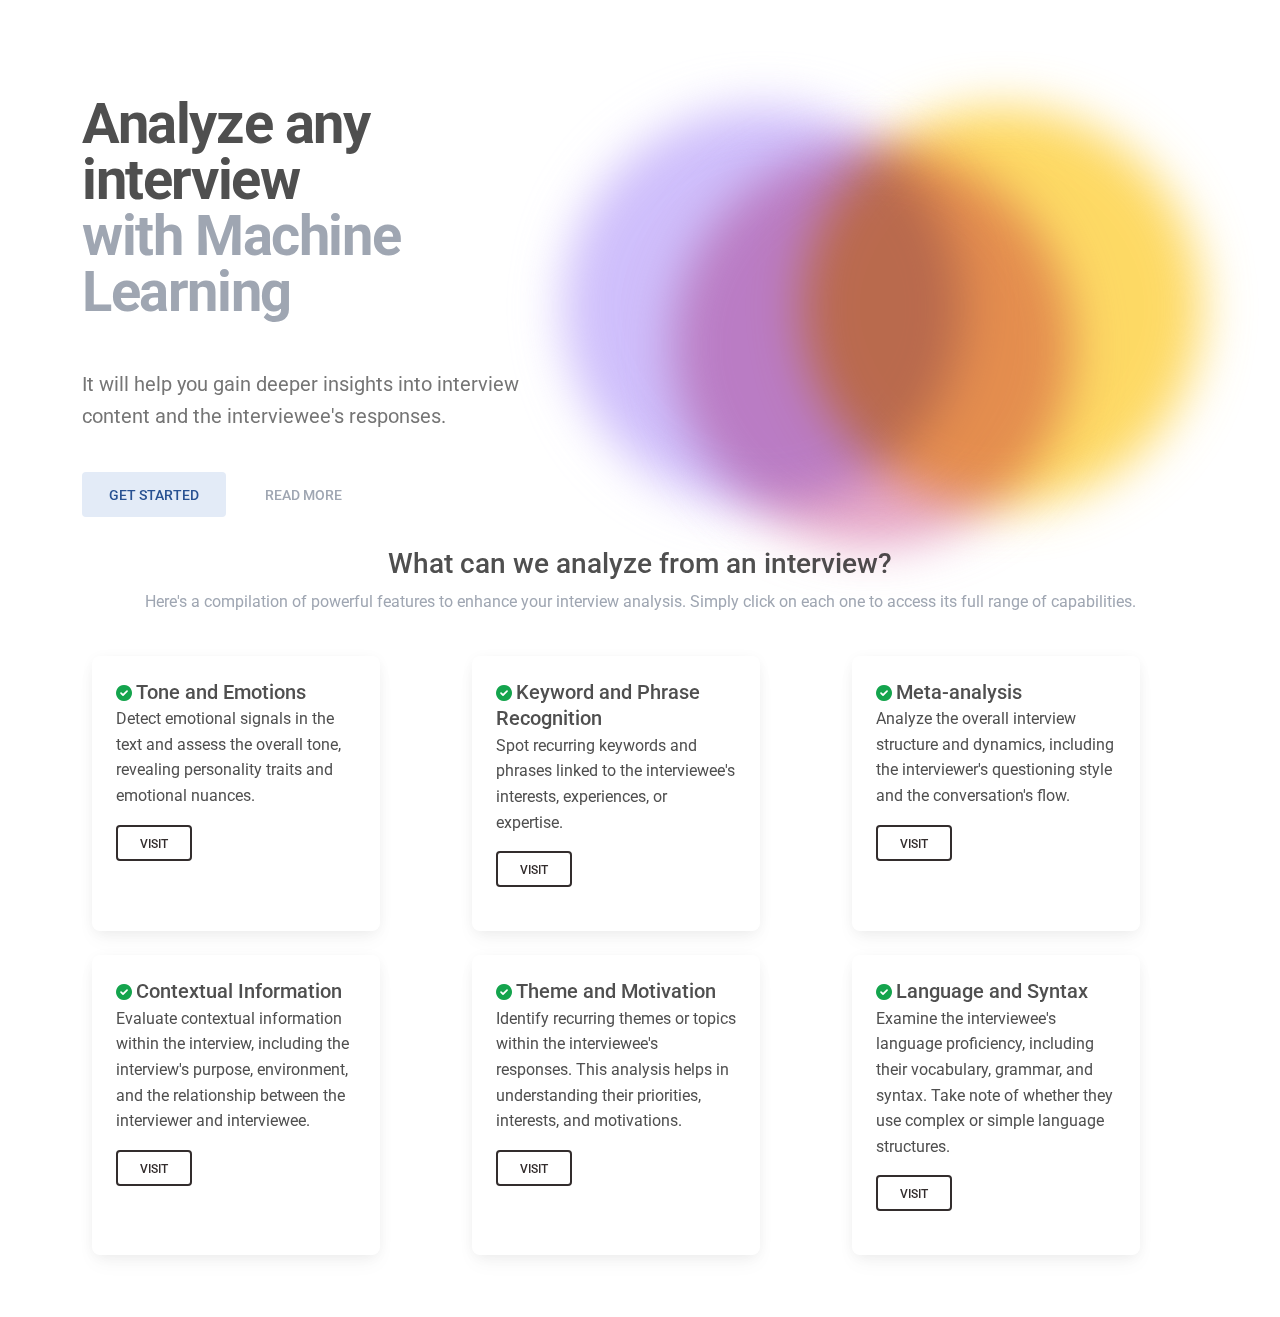
==== index.html @ e5da4008 "first commit" ====
<!DOCTYPE html>
<html lang="en">

<head>
  <meta charset="UTF-8" />
  <meta name="viewport" content="width=device-width, initial-scale=1, shrink-to-fit=no" />
  <meta http-equiv="x-ua-compatible" content="ie=edge" />
  <title>Material Design for Bootstrap</title>
  <!-- MDB icon -->
  <link rel="icon" href="img/mdb-favicon.ico" type="image/x-icon" />
  <!-- Font Awesome -->
  <link rel="stylesheet" href="https://cdnjs.cloudflare.com/ajax/libs/font-awesome/6.0.0/css/all.min.css" />
  <!-- Google Fonts Roboto -->
  <link rel="stylesheet" href="https://fonts.googleapis.com/css2?family=Roboto:wght@300;400;500;700;900&display=swap" />
  <!-- MDB -->
  <link rel="stylesheet" href="css/mdb.min.css" />
  <link rel="stylesheet" href="styles.css" />
  <style>
    .card {
      margin: 10px;
      height: 100%;
    }
  </style>
</head>

<body>
  <!-- Start your project here-->

  <div class="container my-5">
    <div class="row gx-lg-5 pt-5">
      <div class="col-md-5 mb-9 mb-md-0 d-flex align-items-center">
        <div>
          <h1 class="display-4 fw-bold lh-1 ls-tight mb-5">
            Analyze any interview<br />
            <span class="text-secondary">with Machine Learning</span>
          </h1>

          <p class="lead fw-normal text-muted">
            It will help you gain deeper insights into interview
            content and the interviewee's responses.
          </p>

          <button type="button" class="btn btn-secondary btn-lg mt-4 me-2">
            Get Started
          </button>
          <button type="button" class="btn btn-link text-secondary btn-lg mt-4" data-ripple-color="secondary">
            Read more
          </button>
        </div>
      </div>

      <div class="col-md-7 mb-4 mb-md-0 position-relative d-flex align-items-center">
        <img src="https://mdbootstrap.com/wp-content/themes/mdbootstrap4/content/en/_mdb5/standard/pro/_main/assets/featured.png"
          class="w-100" id="featured-image" alt="" />

        <div id="shape-1" class="rounded-circle position-absolute opacity-70 scale-up-center d-none d-md-block"></div>
        <div id="shape-2" class="rounded-circle position-absolute opacity-70 scale-up-center fade-delay-2000 d-none d-md-block"></div>
        <div id="shape-3" class="rounded-circle position-absolute opacity-70 scale-up-center fade-delay-4000 d-none d-md-block"></div>
      </div>
    </div>
    <div class="container">
      <h3 class="title" style="text-align: center; padding-top: 30px;">What can we analyze from an interview?</h3>
      <p class="text-secondary" style="text-align: center; padding-bottom: 15px;">Here's a compilation of powerful features to enhance your interview analysis. Simply click on each one to access its full range of capabilities.</p>
    </div>
    <div class="row">
      <div class="col-md-4 mb-4">
        <div class="card h-100" style="width: 18rem;">
          <div class="card-body">
            <i class="fas fa-check-circle text-success"></i>
            <h5 class="card-title d-inline">Tone and Emotions</h5>
            <p class="card-text">Detect emotional signals in the text and assess the overall tone, revealing personality traits and emotional nuances.</p>
            <button type="button" class="btn btn-outline-dark" data-mdb-ripple-color="dark">Visit</button>
          </div>
        </div>
      </div>
    
      <div class="col-md-4 mb-4">
        <div class="card h-100" style="width: 18rem;">
          <div class="card-body">
            <i class="fas fa-check-circle text-success"></i>
            <h5 class="card-title d-inline">Keyword and Phrase Recognition</h5>
            <p class="card-text">Spot recurring keywords and phrases linked to the interviewee's interests, experiences, or expertise.</p>
            <button type="button" class="btn btn-outline-dark" data-mdb-ripple-color="dark">Visit</button>
          </div>
        </div>
      </div>
    
      <div class="col-md-4 mb-4">
        <div class="card h-100" style="width: 18rem;">
          <div class="card-body">
            <i class="fas fa-check-circle text-success"></i>
            <h5 class="card-title d-inline">Meta-analysis</h5>
            <p class="card-text">Analyze the overall interview structure and dynamics, including the interviewer's questioning style and the conversation's flow.</p>
            <button type="button" class="btn btn-outline-dark" data-mdb-ripple-color="dark">Visit</button>
          </div>
        </div>
      </div>
    </div>
    
    <div class="row">
      <div class="col-md-4 mb-4">
        <div class="card h-100" style="width: 18rem;">
          <div class="card-body">
            <i class="fas fa-check-circle text-success"></i>
            <h5 class="card-title d-inline">Contextual Information</h5>
            <p class="card-text">Evaluate contextual information within the interview, including the interview's purpose, environment, and the relationship between the interviewer and interviewee.</p>
            <button type="button" class="btn btn-outline-dark" data-mdb-ripple-color="dark">Visit</button>
          </div>
        </div>
      </div>
    
      <div class="col-md-4 mb-4">
        <div class="card h-100" style="width: 18rem;">
          <div class="card-body">
            <i class="fas fa-check-circle text-success"></i>
            <h5 class="card-title d-inline">Theme and Motivation</h5>
            <p class="card-text">Identify recurring themes or topics within the interviewee's responses. This analysis helps in understanding their priorities, interests, and motivations.</p>
            <button type="button" class="btn btn-outline-dark" data-mdb-ripple-color="dark">Visit</button>
          </div>
        </div>
      </div>
    
      <div class="col-md-4 mb-4">
        <div class="card h-100" style="width: 18rem;">
          <div class="card-body">
            <i class="fas fa-check-circle text-success"></i>
            <h5 class="card-title d-inline">Language and Syntax</h5>
            <p class="card-text">Examine the interviewee's language proficiency, including their vocabulary, grammar, and syntax. Take note of whether they use complex or simple language structures.</p>
            <button type="button" class="btn btn-outline-dark" data-mdb-ripple-color="dark">Visit</button>
          </div>
        </div>
      </div>
    </div>
  </div>
  
  <!-- End your project here-->

  <!-- MDB -->
  <script type="text/javascript" src="js/mdb.min.js"></script>
  <!-- Custom scripts -->
  <script type="text/javascript"></script>
</body>

</html>
---- styles.css ----
#shape-1,
#shape-2,
#shape-3 {
  min-width: 400px;
  height: 400px;
  mix-blend-mode: multiply;
  filter: blur(24px);
}

#shape-1 {
  background-color: hsl(256, 90%, 81%);
  left: 20px;
}
#shape-2 {
  background-color: hsl(46, 98%, 56%);
  right: 20px;
}
#shape-3 {
  background-color: hsl(329, 56%, 68%);
  left: 130px;
  top: 50px;
}

.scale-up-center {
  animation: scale-up-center 7s cubic-bezier(0.39, 0.575, 0.565, 1)
    infinite both;
}
@keyframes scale-up-center {
  0% {
    transform: translate(0px, 0px) scale(1);
  }
  33% {
    transform: translate(30px, -50px) scale(1.1);
  }
  66% {
    transform: translate(-20px, 20px) scale(0.9);
  }
  100% {
    transform: translate(0px, 0px) scale(1);
  }
}
.fade-delay-2000 {
  animation-delay: 2s;
}
.fade-delay-4000 {
  animation-delay: 4s;
}
#featured-image {
  z-index: 10;
  margin-top: -70px;
}
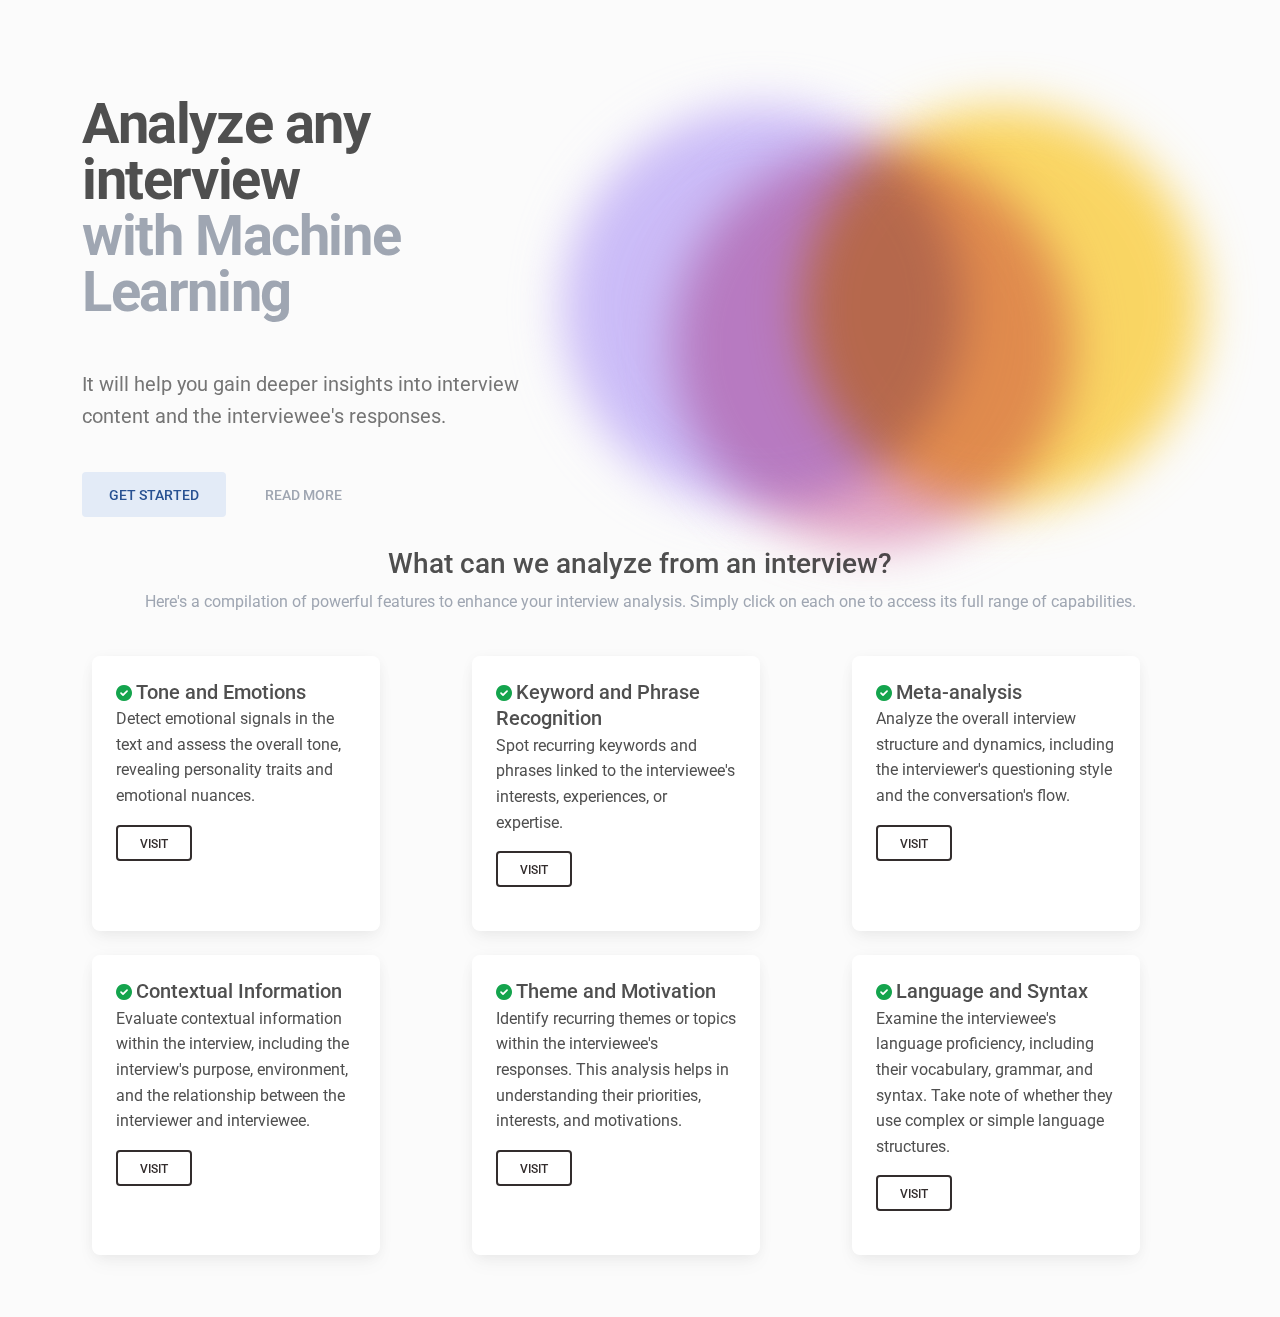
==== commit 456c4013: "added an admin panel" ====
--- a/index.html
+++ b/index.html
@@ -5,9 +5,9 @@
   <meta charset="UTF-8" />
   <meta name="viewport" content="width=device-width, initial-scale=1, shrink-to-fit=no" />
   <meta http-equiv="x-ua-compatible" content="ie=edge" />
-  <title>Material Design for Bootstrap</title>
+  <title>Interview Analyzer</title>
   <!-- MDB icon -->
-  <link rel="icon" href="img/mdb-favicon.ico" type="image/x-icon" />
+  <link rel="icon" href="img/wow.png" type="image/x-icon" />
   <!-- Font Awesome -->
   <link rel="stylesheet" href="https://cdnjs.cloudflare.com/ajax/libs/font-awesome/6.0.0/css/all.min.css" />
   <!-- Google Fonts Roboto -->
@@ -40,9 +40,10 @@
             content and the interviewee's responses.
           </p>
 
-          <button type="button" class="btn btn-secondary btn-lg mt-4 me-2">
+          <a href="admin-panel.html" class="btn btn-secondary btn-lg mt-4 me-2">
             Get Started
-          </button>
+          </a>
+          
           <button type="button" class="btn btn-link text-secondary btn-lg mt-4" data-ripple-color="secondary">
             Read more
           </button>
@@ -50,7 +51,7 @@
       </div>
 
       <div class="col-md-7 mb-4 mb-md-0 position-relative d-flex align-items-center">
-        <img src="https://mdbootstrap.com/wp-content/themes/mdbootstrap4/content/en/_mdb5/standard/pro/_main/assets/featured.png"
+        <img src="https://mdbootstrap.com/img/illustrations/graphics(3).png"
           class="w-100" id="featured-image" alt="" />
 
         <div id="shape-1" class="rounded-circle position-absolute opacity-70 scale-up-center d-none d-md-block"></div>
@@ -60,7 +61,7 @@
     </div>
     <div class="container">
       <h3 class="title" style="text-align: center; padding-top: 30px;">What can we analyze from an interview?</h3>
-      <p class="text-secondary" style="text-align: center; padding-bottom: 15px;">Here's a compilation of powerful features to enhance your interview analysis. Simply click on each one to access its full range of capabilities.</p>
+      <p class="text-secondary" style="text-align: center; padding-bottom: 15px;">Here's a compilation of powerful features to enhance your interview analysis. Simply click on each one to access its full range of capabilities.</>
     </div>
     <div class="row">
       <div class="col-md-4 mb-4">
@@ -132,7 +133,7 @@
       </div>
     </div>
   </div>
-  
+
   <!-- End your project here-->
 
   <!-- MDB -->
--- a/styles.css
+++ b/styles.css
@@ -50,5 +50,9 @@
   margin-top: -70px;
 }
 
+body {
+    background-color: #fbfbfb;
+  }
 
 
+
